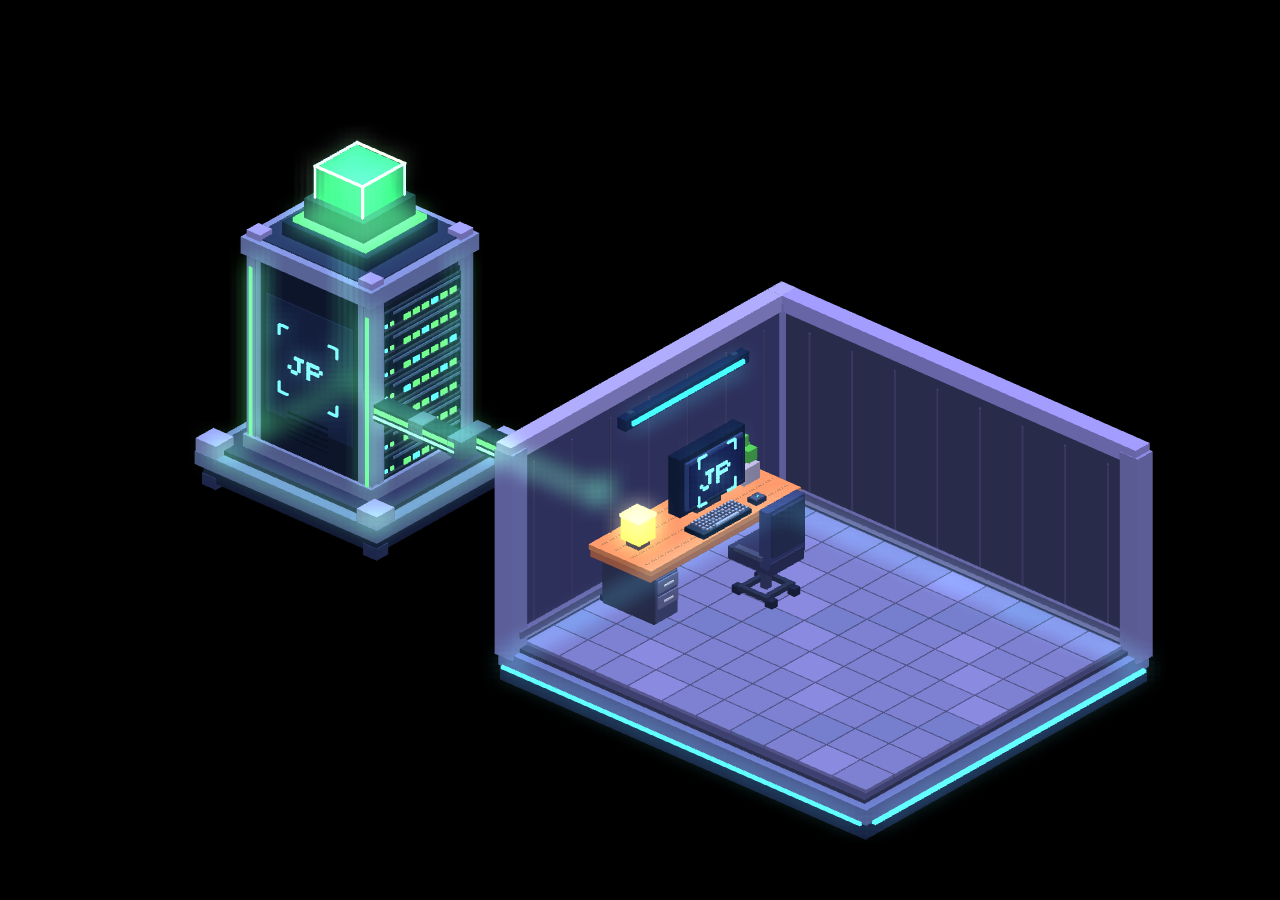
==== index.html @ 256f64d5 "feat: publish 3D voxel server room prototype v1.1.1" ====
<!doctype html>
<html lang="pl">
<head>
  <meta charset="UTF-8"/>
  <meta name="viewport" content="width=device-width,initial-scale=1,viewport-fit=cover"/>
  <meta name="theme-color" content="#f8f9fc"/>
  <meta name="description" content="JP Creative Lab — prototyp prawdziwej sceny 3D: serwer rack i jedno połączone pomieszczenie voxel art."/>
  <meta property="og:title" content="JP Creative Lab — Voxel 3D Prototype"/>
  <meta property="og:description" content="Prawdziwy model 3D w izometrycznym stylu voxel art. Jeden serwer i jedno pomieszczenie."/>
  <title>JP Creative Lab · 3D Voxel Prototype</title>
  <link rel="icon" type="image/svg+xml" href="/favicon.svg"/>
  <style>
    :root { color-scheme: light; }
    *,*::before,*::after { box-sizing: border-box; }
    html, body {margin:0; width:100%; height:100%; overflow:hidden; background:#f8f9fc;}
    body { font-family:system-ui,sans-serif; }
    .stage { position:fixed;inset:0; width:100vw; height:100dvh; background:radial-gradient(ellipse 78% 74% at 52% 49%,#ffffff 15%,#f8f9fc 100%); overflow:hidden; }
    #scene {display:block;width:100%;height:100%;outline:none;pointer-events:none;touch-action:auto;}
    .sr-only { position:absolute!important; width:1px!important;height:1px!important;overflow:hidden!important;clip:rect(0,0,0,0)!important;white-space:nowrap!important; }
    .error {position:absolute;left:50%;top:50%;transform:translate(-50%,-50%);font:14px/1.5 ui-monospace,monospace;text-align:center;color:#25324a;max-width:360px;padding:22px;}
    [hidden] {display:none!important;}
    @media (prefers-color-scheme: dark) { :root { color-scheme: light; } }
  </style>
</head>
<body>
  <main class="stage" aria-label="Statyczna scena 3D — serwer rack i połączone pomieszczenie">
    <canvas id="scene" aria-label="Prawdziwy izometryczny model 3D: po lewej wolnostojący rack serwerowy z neonowym zielonym rdzeniem; po prawej pokój z dwiema ścianami, biurkiem i monitorem przy lewej ścianie. Kable serwera wchodzą za zewnętrzną ścianę pokoju. Nie ma aktywnych kontrolek."></canvas>
    <p class="sr-only">Izometryczna scena 3D w stylu voxel art. Wolnostojący rack serwerowy połączony z jednym pokojem. W pokoju biurko z monitorem, klawiaturą, lampą, rośliną i krzesłem. Na ścianach nie ma napisów. Model jest celowo nieinteraktywny.</p>
    <div id="status" class="error" role="status" aria-live="polite">Wczytywanie modelu 3D…</div>
  </main>
  <script type="module" src="/viewer.8286579392e8.js"></script>
</body>
</html>
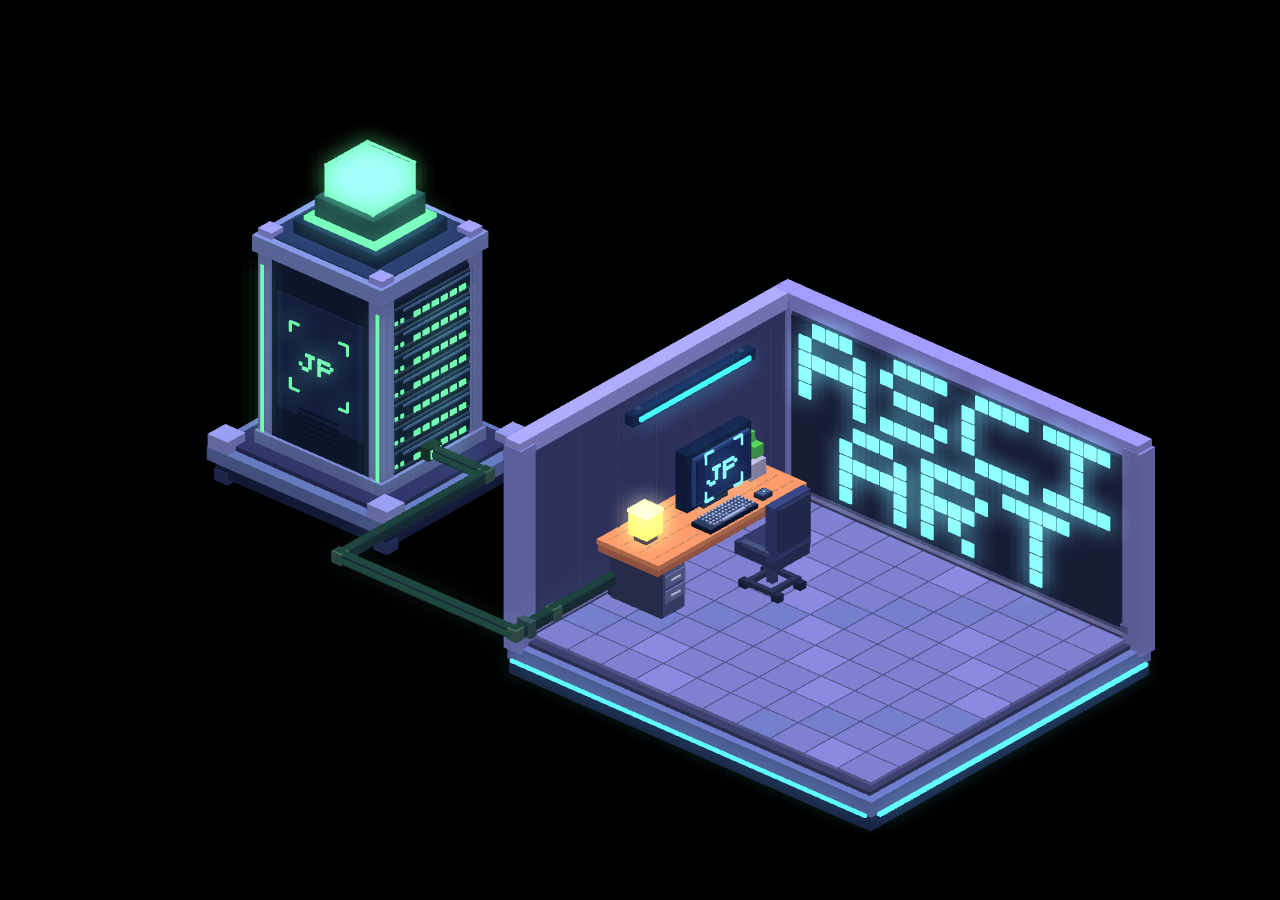
==== commit 46020b86: "[verified] feat: add interactive 3D monitor and live ASCII remix converter" ====
--- a/index.html
+++ b/index.html
@@ -16,6 +16,75 @@
     body { font-family:system-ui,sans-serif; }
     .stage { position:fixed;inset:0; width:100vw; height:100dvh; background:radial-gradient(ellipse 78% 74% at 52% 49%,#ffffff 15%,#f8f9fc 100%); overflow:hidden; }
     #scene {display:block;width:100%;height:100%;outline:none;pointer-events:none;touch-action:auto;}
+    #room-button {position:fixed;inset:0;width:100%;height:100%;padding:0;border:0;background:transparent;color:transparent;cursor:pointer;touch-action:manipulation;-webkit-tap-highlight-color:transparent;clip-path:polygon(0 0,0 0,0 0);outline:none;}
+    #room-focus {position:fixed;inset:0;width:100%;height:100%;pointer-events:none;overflow:visible;}
+    #room-focus polygon {fill:none;stroke:#9cfaff;stroke-width:2;stroke-linejoin:round;opacity:0;}
+    #room-button:focus-visible + #room-focus polygon {opacity:.9;}
+    #monitor-app {position:fixed;display:flex;flex-direction:column;overflow:hidden;background:#0b1225;color:#d9f6ff;border:1px solid #66d9ed;font-family:ui-monospace,monospace;opacity:0;visibility:hidden;pointer-events:none;}
+    #monitor-app[data-open="true"] {opacity:1;visibility:visible;pointer-events:auto;}
+    .monitor-toolbar {display:flex;align-items:center;gap:16px;flex-wrap:wrap;padding:12px;border-bottom:1px solid #294157;}
+    #monitor-back {min-height:44px;padding:8px 16px;background:#102b39;border:1px solid #58dbdb;color:#bbffff;font:inherit;cursor:pointer;}
+    #monitor-back:hover {background:#1a454e;}
+    #monitor-back:focus-visible {outline:3px solid #a5ffff;outline-offset:2px;}
+    #monitor-content {flex:1;min-height:0;overflow:auto;padding:0;container:monitor / inline-size;}
+    #monitor-content h1 {font-size:clamp(16px,3vw,32px);font-weight:500;margin:0 0 16px;}
+    #monitor-content p {font-size:clamp(11px,1.4vw,16px);color:#9fb9c8;line-height:1.6;max-width:50ch;}
+    #monitor-content {padding:0;}
+    #ascii-converter {min-height:100%;padding:20px;display:flex;flex-direction:column;gap:14px;}
+    .ascii-heading {display:flex;align-items:center;gap:8px;flex-wrap:wrap;}
+    #ascii-format {min-height:44px;padding:8px;color:#d3fcff;background:#153442;border:1px solid #5ad3dc;font:12px ui-monospace,monospace;}
+    #ascii-format:focus-visible {outline:3px solid #aeffff;outline-offset:3px;}
+    #ascii-converter h1 {font-size:18px;margin:0;}
+    #ascii-drop {display:flex;align-items:center;justify-content:center;flex-direction:column;gap:10px;min-height:128px;padding:20px 12px;border:1px dashed #3f7081;background:#0e1c2e;text-align:center;}
+    #ascii-drop[data-drag="true"] {border-color:#6ef4b4;background:#123c37;}
+    #ascii-drop p {margin:0;font-size:13px;}
+    #ascii-file {position:absolute;width:1px;height:1px;opacity:0;}
+    .ascii-file-label,#ascii-download,#ascii-paste {display:inline-flex;align-items:center;justify-content:center;min-height:44px;padding:9px 16px;border:1px solid #5ad3dc;color:#d3fcff;background:#153442;font:12px ui-monospace,monospace;text-decoration:none;cursor:pointer;}
+    #ascii-download {display:none!important;}
+    .ascii-input-actions {display:flex;flex-wrap:wrap;justify-content:center;gap:8px;}
+    .ascii-file-label:hover,#ascii-download:hover,#ascii-paste:hover {background:#235360;}
+    #ascii-paste:focus-visible {outline:3px solid #aeffff;outline-offset:3px;}
+    #ascii-file:focus-visible + .ascii-file-label,#ascii-download:focus-visible {outline:3px solid #aeffff;outline-offset:3px;}
+    #ascii-status {font-size:11px;color:#9ab9c9;min-height:16px;}
+    #ascii-status:empty {display:none;}
+    #ascii-converter[data-state="error"] #ascii-status {color:#ffb2a9;}
+    #ascii-preview {margin:0;padding:12px 0;background:#f8fafc;color:#111827;font-family:'Courier New',monospace;line-height:1.2;letter-spacing:0;font-weight:400;white-space:pre;overflow:auto;tab-size:1;font-variant-ligatures:none;}
+    #ascii-converter[data-state="ready"] #ascii-drop {min-height:44px;padding:0;border:0;background:none;align-items:flex-start;}
+    #ascii-converter[data-state="ready"] #ascii-drop p {display:none;}
+    #ascii-converter[data-state="ready"] .ascii-controls {display:flex;align-items:flex-start;gap:8px;overflow-x:auto;padding:3px; margin:-3px;}
+    #ascii-converter[data-state="ready"] .ascii-controls > * {flex:0 0 auto;}
+    #ascii-converter[data-state="ready"] .ascii-input-actions,
+    #ascii-converter[data-state="ready"] .ascii-heading {flex-wrap:nowrap;}
+    #ascii-converter[data-state="ready"] .ascii-file-label,
+    #ascii-converter[data-state="ready"] #ascii-paste,
+    #ascii-converter[data-state="ready"] #ascii-download,
+    #ascii-converter[data-state="ready"] #ascii-format {font-size:11px;padding:8px;white-space:nowrap;}
+    #ascii-converter[data-state="ready"] #ascii-format {width:108px;}
+    #ascii-remix,#remix-reset {min-height:44px;padding:8px;border:1px solid #5ad3dc;background:#153442;color:#d3fcff;font:11px ui-monospace,monospace;white-space:nowrap;cursor:pointer;}
+    #ascii-remix[aria-expanded="true"] {background:#235360;}
+    #ascii-remix:focus-visible,#remix-reset:focus-visible {outline:3px solid #aeffff;outline-offset:3px;}
+    #ascii-remix-panel {border:1px solid #294e62;background:#0e1c2e;padding:12px;}
+    .remix-top {display:flex;align-items:center;justify-content:space-between;gap:10px;margin-bottom:12px;}
+    .remix-grid {display:grid;grid-template-columns:repeat(2,minmax(0,1fr));gap:12px 18px;}
+    .remix-grid label,.remix-top label {font-size:12px;display:flex;flex-wrap:wrap;align-items:center;gap:6px;color:#c9e1e9;min-width:0;}
+    .remix-grid input[type="range"] {width:100%;margin:0;accent-color:#6fe0cf;min-height:28px;}
+    .remix-grid output {margin-left:auto;color:#83dccc;font-size:11px;}
+    .remix-grid select,.remix-top select,.remix-grid input[type="text"] {width:100%;min-width:0;min-height:36px;border:1px solid #3f7081;color:#d3fcff;background:#102b39;padding:6px;font:12px ui-monospace,monospace;}
+    .remix-top select {width:auto;max-width:170px;}
+    .remix-grid input[type="color"] {width:48px;height:36px;border:1px solid #3f7081;background:none;}
+    .remix-grid input[type="checkbox"] {accent-color:#6fe0cf;width:18px;height:18px;}
+    .remix-grid input:focus-visible,.remix-grid select:focus-visible,.remix-top select:focus-visible {outline:2px solid #aeffff;outline-offset:2px;}
+    @container monitor (min-width:500px){
+      #ascii-converter:has(#ascii-remix-panel:not([hidden])) {display:grid;grid-template-columns:minmax(190px,.8fr) minmax(0,1.2fr);align-content:start;align-items:start;}
+      #ascii-converter:has(#ascii-remix-panel:not([hidden])) .ascii-controls {grid-column:1/-1;}
+      #ascii-converter:has(#ascii-remix-panel:not([hidden])) #ascii-remix-panel {grid-row:2;grid-column:1;max-height:360px;overflow:auto;}
+      #ascii-converter:has(#ascii-remix-panel:not([hidden])) #ascii-preview {grid-row:2;grid-column:2;}
+      #ascii-converter:has(#ascii-remix-panel:not([hidden])) #ascii-status {grid-column:1/-1;}
+      .remix-grid {grid-template-columns:minmax(0,1fr);}
+      .remix-top {flex-wrap:wrap;}
+    }
+    @media(max-width:600px){#monitor-content{padding:0}#ascii-converter{padding:10px;gap:8px}#ascii-converter h1{font-size:14px}#ascii-drop{min-height:108px;padding:12px 8px}#ascii-drop p{font-size:11px}.ascii-file-label,#ascii-download,#ascii-paste{padding:7px 10px;font-size:11px}}
+    @media(max-width:600px){.monitor-toolbar {padding:6px;gap:6px}.monitor-toolbar span{display:none}#monitor-back{min-height:44px;padding:6px 10px;font-size:12px}#monitor-content{padding:0}#monitor-content h1{margin-bottom:6px}#monitor-content p{margin:0}}
     .sr-only { position:absolute!important; width:1px!important;height:1px!important;overflow:hidden!important;clip:rect(0,0,0,0)!important;white-space:nowrap!important; }
     .error {position:absolute;left:50%;top:50%;transform:translate(-50%,-50%);font:14px/1.5 ui-monospace,monospace;text-align:center;color:#25324a;max-width:360px;padding:22px;}
     [hidden] {display:none!important;}
@@ -23,11 +92,49 @@
   </style>
 </head>
 <body>
-  <main class="stage" aria-label="Statyczna scena 3D — serwer rack i połączone pomieszczenie">
-    <canvas id="scene" aria-label="Prawdziwy izometryczny model 3D: po lewej wolnostojący rack serwerowy z neonowym zielonym rdzeniem; po prawej pokój z dwiema ścianami, biurkiem i monitorem przy lewej ścianie. Kable serwera wchodzą za zewnętrzną ścianę pokoju. Nie ma aktywnych kontrolek."></canvas>
-    <p class="sr-only">Izometryczna scena 3D w stylu voxel art. Wolnostojący rack serwerowy połączony z jednym pokojem. W pokoju biurko z monitorem, klawiaturą, lampą, rośliną i krzesłem. Na ścianach nie ma napisów. Model jest celowo nieinteraktywny.</p>
+  <main class="stage" aria-label="Scena 3D — serwer rack z dwukierunkową transmisją danych">
+    <canvas id="scene" aria-label="Granatowo-fioletowy rack z zielonymi akcentami świetlnymi, połączony kablem z najniższej półki do komputera w pokoju. Zielony impuls biegnie do komputera, niebieski wraca do serwera. Po odbiorze danych przez komputer lampa nad biurkiem, napis na monitorze, neon ASCI ART na ścianie i LED przy podłodze na chwilę stają się zielone. Po powrocie sygnału do serwera jego akcenty i cały kryształ migają na niebiesko; obudowa zachowuje swój kolor."></canvas>
+    <button id="room-button" type="button" aria-label="Otwórz aplikację na monitorze" aria-controls="monitor-app" aria-expanded="false" aria-describedby="room-help" disabled></button>
+    <svg id="room-focus" aria-hidden="true"><polygon points=""/></svg>
+    <p id="room-help" class="sr-only">Kliknij pokój, aby przybliżyć monitor. Powrót przyciskiem na ekranie monitora lub Escape. Klawiatura: Enter lub spacja.</p>
+    <section id="monitor-app" role="region" aria-label="Aplikacja na monitorze" aria-hidden="true" inert data-open="false">
+      <header class="monitor-toolbar"><button id="monitor-back" type="button">← Wróć do pokoju</button></header>
+      <div id="monitor-content" tabindex="-1">
+        <section id="ascii-converter" aria-label="Konwerter obrazu na ASCII" data-state="empty">
+          <div class="ascii-controls">
+          <div id="ascii-drop">
+            <p>Przeciągnij obraz tutaj lub</p>
+            <div class="ascii-input-actions"><div><input id="ascii-file" type="file" accept="image/png,image/jpeg,image/svg+xml,image/webp,image/gif,image/bmp,image/avif"><label class="ascii-file-label" for="ascii-file">Wybierz plik</label></div><button id="ascii-paste" type="button">Wklej ze schowka</button></div>
+            <p>lub wklej obraz: Ctrl + V</p>
+            <p>PNG · JPG · SVG · WebP · do 20 MB</p>
+          </div>
+          <div id="ascii-exports" class="ascii-heading" hidden><select id="ascii-format" aria-label="Format pobierania"><option value="html">HTML — kolorowe</option><option value="png">PNG — kolorowe</option><option value="jpg">JPG — kolorowe</option><option value="txt">TXT — sam tekst</option></select><a id="ascii-download" hidden>Pobierz .html</a></div>
+          <button id="ascii-remix" type="button" aria-expanded="false" aria-controls="ascii-remix-panel" hidden>Remixuj</button>
+          </div>
+          <section id="ascii-remix-panel" aria-label="Remiks obrazu ASCII" hidden>
+            <div class="remix-top"><label>Styl <select id="remix-preset"><option value="original">Oryginał</option><option value="detail">Więcej detali</option><option value="matrix">Matrix</option><option value="amber">Bursztyn</option><option value="outline">Kontury</option><option value="custom" disabled>Własny</option></select></label><button id="remix-reset" type="button">Resetuj</button></div>
+            <div class="remix-grid">
+              <label>Szczegółowość <output for="remix-width">120</output><input id="remix-width" data-remix="width" type="range" min="40" max="240" step="10" value="120"></label>
+              <label>Jasność <output for="remix-brightness">0</output><input id="remix-brightness" data-remix="brightness" type="range" min="-100" max="100" value="0"></label>
+              <label>Kontrast <output for="remix-contrast">1</output><input id="remix-contrast" data-remix="contrast" type="range" min="0.3" max="2.5" step="0.05" value="1"></label>
+              <label>Nasycenie <output for="remix-saturation">1</output><input id="remix-saturation" data-remix="saturation" type="range" min="0" max="2" step="0.05" value="1"></label>
+              <label>Kontury <output for="remix-edges">0</output><input id="remix-edges" data-remix="edges" type="range" min="0" max="100" value="0"></label>
+              <label>Rozciągnięcie w pionie <output for="remix-stretch">1</output><input id="remix-stretch" data-remix="stretch" type="range" min="0.5" max="2" step="0.05" value="1"></label>
+              <label>Paleta <select id="remix-palette" data-remix="palette"><option value="color">Kolory obrazu</option><option value="mono">Czarno-białe</option><option value="matrix">Matrix</option><option value="amber">Bursztyn</option></select></label>
+              <label>Znaki <input id="remix-ramp" data-remix="ramp" type="text" value="@%#*+=-:. " maxlength="40" spellcheck="false"></label>
+              <label><input id="remix-invert" data-remix="invert" type="checkbox">Odwróć jasność</label>
+              <label>Tło <input id="remix-background" data-remix="background" type="color" value="#f8fafc"></label>
+            </div>
+          </section>
+          <div id="ascii-status" role="status" aria-live="polite"></div>
+          <pre id="ascii-preview" aria-label="Podgląd ASCII" tabindex="0" hidden></pre>
+        </section>
+      </div>
+    </section>
+    <p class="sr-only">Izometryczna scena 3D w stylu voxel art. Kabel wychodzi z dolnej półki serwera, omija zakończenie ściany i dochodzi do monitora. Co dziesięć sekund następuje wymiana zielonego i niebieskiego impulsu. Ograniczenie ruchu w ustawieniach systemowych wyłącza animację. Kamera zaczyna w widoku izometrycznym. Kliknięcie pokoju odsuwa i obraca krzesło w lewo oraz przybliża monitor; przycisk na jego ekranie lub Escape przywraca pokój i krzesło.</p>
     <div id="status" class="error" role="status" aria-live="polite">Wczytywanie modelu 3D…</div>
   </main>
-  <script type="module" src="/viewer.8286579392e8.js"></script>
+  <script type="module" src="/viewer.3f202608f649.js"></script>
+  <script type="module" src="/ascii.js?v=remix-4"></script>
 </body>
 </html>
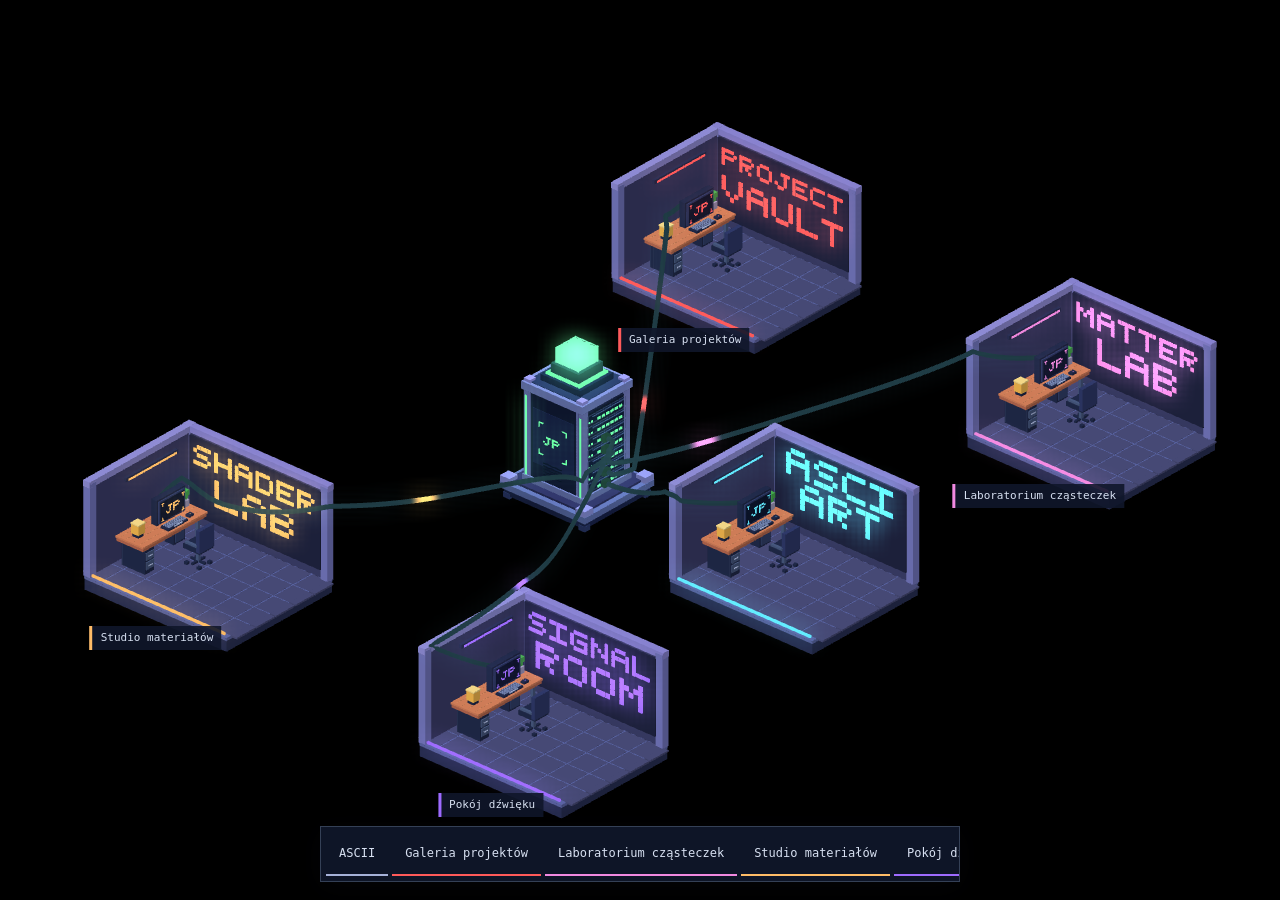
==== commit 567dc81c: "feat: add movable lab rooms and flexible cable physics" ====
--- a/index.html
+++ b/index.html
@@ -4,11 +4,12 @@
   <meta charset="UTF-8"/>
   <meta name="viewport" content="width=device-width,initial-scale=1,viewport-fit=cover"/>
   <meta name="theme-color" content="#f8f9fc"/>
-  <meta name="description" content="JP Creative Lab — prototyp prawdziwej sceny 3D: serwer rack i jedno połączone pomieszczenie voxel art."/>
-  <meta property="og:title" content="JP Creative Lab — Voxel 3D Prototype"/>
-  <meta property="og:description" content="Prawdziwy model 3D w izometrycznym stylu voxel art. Jeden serwer i jedno pomieszczenie."/>
-  <title>JP Creative Lab · 3D Voxel Prototype</title>
+  <meta name="description" content="JP Creative Lab — interaktywne portfolio 3D. Odkrywaj ASCII, cząsteczki, materiały i dźwięk w jednym świecie voxel."/>
+  <meta property="og:title" content="JP Creative Lab — interaktywny świat 3D"/>
+  <meta property="og:description" content="Jeden świat, pięć pokoi i serwer. Interaktywne eksperymenty z grafiką i dźwiękiem."/>
+  <title>JP Creative Lab · interaktywny świat 3D</title>
   <link rel="icon" type="image/svg+xml" href="/favicon.svg"/>
+  <link rel="stylesheet" href="/lab.css"/>
   <style>
     :root { color-scheme: light; }
     *,*::before,*::after { box-sizing: border-box; }
@@ -16,10 +17,12 @@
     body { font-family:system-ui,sans-serif; }
     .stage { position:fixed;inset:0; width:100vw; height:100dvh; background:radial-gradient(ellipse 78% 74% at 52% 49%,#ffffff 15%,#f8f9fc 100%); overflow:hidden; }
     #scene {display:block;width:100%;height:100%;outline:none;pointer-events:none;touch-action:auto;}
-    #room-button {position:fixed;inset:0;width:100%;height:100%;padding:0;border:0;background:transparent;color:transparent;cursor:pointer;touch-action:manipulation;-webkit-tap-highlight-color:transparent;clip-path:polygon(0 0,0 0,0 0);outline:none;}
-    #room-focus {position:fixed;inset:0;width:100%;height:100%;pointer-events:none;overflow:visible;}
-    #room-focus polygon {fill:none;stroke:#9cfaff;stroke-width:2;stroke-linejoin:round;opacity:0;}
+    #room-button,#server-button {position:fixed;inset:0;width:100%;height:100%;padding:0;border:0;background:transparent;color:transparent;cursor:pointer;touch-action:manipulation;-webkit-tap-highlight-color:transparent;clip-path:polygon(0 0,0 0,0 0);outline:none;}
+    #room-focus,#server-focus {position:fixed;inset:0;width:100%;height:100%;pointer-events:none;overflow:visible;}
+    #room-focus polygon,#server-focus polygon {fill:none;stroke:#9cfaff;stroke-width:2;stroke-linejoin:round;opacity:0;}
     #room-button:focus-visible + #room-focus polygon {opacity:.9;}
+    #server-focus polygon {stroke:#8cffba;}
+    #server-button:focus-visible + #server-focus polygon {opacity:.9;}
     #monitor-app {position:fixed;display:flex;flex-direction:column;overflow:hidden;background:#0b1225;color:#d9f6ff;border:1px solid #66d9ed;font-family:ui-monospace,monospace;opacity:0;visibility:hidden;pointer-events:none;}
     #monitor-app[data-open="true"] {opacity:1;visibility:visible;pointer-events:auto;}
     .monitor-toolbar {display:flex;align-items:center;gap:16px;flex-wrap:wrap;padding:12px;border-bottom:1px solid #294157;}
@@ -85,6 +88,35 @@
     }
     @media(max-width:600px){#monitor-content{padding:0}#ascii-converter{padding:10px;gap:8px}#ascii-converter h1{font-size:14px}#ascii-drop{min-height:108px;padding:12px 8px}#ascii-drop p{font-size:11px}.ascii-file-label,#ascii-download,#ascii-paste{padding:7px 10px;font-size:11px}}
     @media(max-width:600px){.monitor-toolbar {padding:6px;gap:6px}.monitor-toolbar span{display:none}#monitor-back{min-height:44px;padding:6px 10px;font-size:12px}#monitor-content{padding:0}#monitor-content h1{margin-bottom:6px}#monitor-content p{margin:0}}
+    #server-app {position:fixed;display:flex;flex-direction:column;overflow:hidden;background:#0a1619;color:#e2f9e9;border:1px solid #68de9b;font-family:ui-monospace,monospace;opacity:0;visibility:hidden;pointer-events:none;container:server / inline-size;}
+    #server-app[data-open="true"] {opacity:1;visibility:visible;pointer-events:auto;}
+    .server-toolbar {display:flex;align-items:center;justify-content:space-between;gap:8px;padding:8px 12px;border-bottom:1px solid #254537;background:#102322;}
+    #server-back {min-height:44px;padding:8px 10px;border:1px solid #427b5e;background:#132f29;color:#c4ffdb;font:11px ui-monospace,monospace;cursor:pointer;}
+    #server-back:hover {background:#204b3c;}
+    .server-indicator {display:flex;align-items:center;gap:6px;color:#8bcda6;font-size:10px;letter-spacing:.08em;}
+    .server-indicator::before {content:"";width:6px;height:6px;border-radius:50%;background:#84fcb0;box-shadow:0 0 9px #55ee8e;}
+    #server-scroll {flex:1;min-height:0;overflow:auto;overscroll-behavior:contain;padding:20px;scrollbar-color:#427b5e #102322;}
+    .contact-eyebrow {margin:0 0 8px;color:#8bcda6;font-size:10px;letter-spacing:.15em;}
+    #contact-title {margin:0 0 8px;font-size:clamp(18px,6cqi,26px);font-weight:500;letter-spacing:-.04em;}
+    .contact-intro {margin:0 0 20px;color:#a4bfaf;font-size:12px;line-height:1.6;}
+    #contact-form {display:grid;gap:12px;}
+    #contact-form fieldset {display:grid;gap:12px;min-width:0;margin:0;padding:0;border:0;}
+    #contact-form label {display:grid;gap:6px;font-size:11px;color:#baddc6;}
+    #contact-form input,#contact-form textarea {width:100%;min-width:0;min-height:44px;border:1px solid #335846;border-radius:0;background:#0c2020;color:#effff5;padding:10px;font:16px/1.4 ui-monospace,monospace;}
+    #contact-form input::placeholder,#contact-form textarea::placeholder {color:#6f9483;}
+    #contact-form textarea {min-height:100px;resize:vertical;}
+    #contact-form fieldset:disabled {opacity:.65;}
+    #contact-submit {min-height:46px;padding:10px;border:1px solid #8ce5aa;background:#83efaa;color:#092417;font:12px ui-monospace,monospace;font-weight:600;cursor:pointer;}
+    #contact-submit:hover:not(:disabled) {background:#b4ffcc;}
+    #contact-submit:disabled {opacity:.5;cursor:not-allowed;}
+    #contact-form :focus-visible,#server-back:focus-visible {outline:2px solid #b8ffd2;outline-offset:3px;}
+    #contact-status {margin:0;min-height:18px;color:#b5dfc4;font-size:12px;line-height:1.6;overflow-wrap:anywhere;}
+    #contact-form[data-state="error"] #contact-status {color:#ffbeb3;}
+    #contact-form[data-state="success"] #contact-status {color:#9bffc3;}
+    [data-contact-setup] {margin:0;padding:10px;border:1px solid #6c6941;background:#272a20;color:#e2dcb3;font-size:11px;line-height:1.6;}
+    .contact-privacy {margin:0;color:#8eaf9c;font-size:10px;line-height:1.6;}
+    .contact-privacy a {color:#c4ebd3;text-underline-offset:3px;}
+    @container server (max-width:300px){.server-toolbar {padding:6px}.server-indicator {display:none}#server-scroll {padding:14px}.contact-intro {margin-bottom:14px}#contact-form,#contact-form fieldset {gap:10px}}
     .sr-only { position:absolute!important; width:1px!important;height:1px!important;overflow:hidden!important;clip:rect(0,0,0,0)!important;white-space:nowrap!important; }
     .error {position:absolute;left:50%;top:50%;transform:translate(-50%,-50%);font:14px/1.5 ui-monospace,monospace;text-align:center;color:#25324a;max-width:360px;padding:22px;}
     [hidden] {display:none!important;}
@@ -92,11 +124,14 @@
   </style>
 </head>
 <body>
-  <main class="stage" aria-label="Scena 3D — serwer rack z dwukierunkową transmisją danych">
-    <canvas id="scene" aria-label="Granatowo-fioletowy rack z zielonymi akcentami świetlnymi, połączony kablem z najniższej półki do komputera w pokoju. Zielony impuls biegnie do komputera, niebieski wraca do serwera. Po odbiorze danych przez komputer lampa nad biurkiem, napis na monitorze, neon ASCI ART na ścianie i LED przy podłodze na chwilę stają się zielone. Po powrocie sygnału do serwera jego akcenty i cały kryształ migają na niebiesko; obudowa zachowuje swój kolor."></canvas>
+  <main class="stage" aria-label="JP Creative Lab — pięć pokoi i serwer kontaktowy w jednym świecie 3D">
+    <canvas id="scene" aria-label="Pięć rozsuniętych pokoi voxel połączonych kablami z serwerem. Serwer wysyła zielone wiązki ze stałą prędkością. Pokoje odpowiadają własnym kolorem: ASCII cyjanowym, galeria czerwonym, cząsteczki różowym, materiały bursztynowym, dźwięk fioletowym. Światła pokoju i serwera rozbłyskują kolorem otrzymanej wiązki dopiero po jej dotarciu."></canvas>
     <button id="room-button" type="button" aria-label="Otwórz aplikację na monitorze" aria-controls="monitor-app" aria-expanded="false" aria-describedby="room-help" disabled></button>
     <svg id="room-focus" aria-hidden="true"><polygon points=""/></svg>
     <p id="room-help" class="sr-only">Kliknij pokój, aby przybliżyć monitor. Powrót przyciskiem na ekranie monitora lub Escape. Klawiatura: Enter lub spacja.</p>
+    <button id="server-button" type="button" aria-label="Otwórz formularz kontaktowy na serwerze" aria-controls="server-app" aria-expanded="false" aria-describedby="server-help" disabled></button>
+    <svg id="server-focus" aria-hidden="true"><polygon points=""/></svg>
+    <p id="server-help" class="sr-only">Kliknij serwer, aby przybliżyć panel z napisem JP i otworzyć formularz kontaktowy. Powrót przyciskiem lub Escape. Klawiatura: Enter lub spacja.</p>
     <section id="monitor-app" role="region" aria-label="Aplikacja na monitorze" aria-hidden="true" inert data-open="false">
       <header class="monitor-toolbar"><button id="monitor-back" type="button">← Wróć do pokoju</button></header>
       <div id="monitor-content" tabindex="-1">
@@ -131,10 +166,35 @@
         </section>
       </div>
     </section>
-    <p class="sr-only">Izometryczna scena 3D w stylu voxel art. Kabel wychodzi z dolnej półki serwera, omija zakończenie ściany i dochodzi do monitora. Co dziesięć sekund następuje wymiana zielonego i niebieskiego impulsu. Ograniczenie ruchu w ustawieniach systemowych wyłącza animację. Kamera zaczyna w widoku izometrycznym. Kliknięcie pokoju odsuwa i obraca krzesło w lewo oraz przybliża monitor; przycisk na jego ekranie lub Escape przywraca pokój i krzesło.</p>
+    <section id="server-app" role="region" aria-labelledby="contact-title" aria-hidden="true" inert data-open="false">
+      <header class="server-toolbar">
+        <button id="server-back" type="button">← Wróć do sceny</button>
+        <span class="server-indicator" aria-hidden="true">JP / CONNECT</span>
+      </header>
+      <div id="server-scroll">
+        <p class="contact-eyebrow">01 / KONTAKT</p>
+        <h1 id="contact-title">Porozmawiajmy<span aria-hidden="true">_</span></h1>
+        <p class="contact-intro">Masz pomysł, pytanie albo chcesz coś wspólnie stworzyć? Zostaw wiadomość.</p>
+        <form id="contact-form" aria-labelledby="contact-title" data-state="unconfigured">
+          <fieldset>
+            <legend class="sr-only">Twoja wiadomość</legend>
+            <label for="contact-name">Imię<input id="contact-name" name="name" autocomplete="name" maxlength="80" placeholder="Jak się do Ciebie zwracać?" required></label>
+            <label for="contact-email">Twój email<input id="contact-email" name="email" type="email" autocomplete="email" maxlength="254" placeholder="ty@example.com" required></label>
+            <label for="contact-message">Wiadomość<textarea id="contact-message" name="message" rows="4" maxlength="5000" placeholder="Opowiedz o swoim pomyśle…" required></textarea></label>
+            <input type="checkbox" name="botcheck" tabindex="-1" autocomplete="off" aria-hidden="true" hidden>
+          </fieldset>
+          <p data-contact-setup>Wysyłanie wiadomości nie jest jeszcze uruchomione. Formularz czeka na konfigurację odbiorcy.</p>
+          <button id="contact-submit" type="submit" disabled>Wyślij wiadomość ↗</button>
+          <p id="contact-status" role="status" aria-live="polite" aria-atomic="true" tabindex="-1"></p>
+          <p class="contact-privacy">Wysyłając, przekazujesz podane dane do Web3Forms w celu doręczenia wiadomości. Nie wpisuj danych wrażliwych. <a href="https://web3forms.com/privacy" target="_blank" rel="noopener noreferrer">Prywatność usługi ↗</a></p>
+        </form>
+      </div>
+    </section>
+    <p class="sr-only">Izometryczna scena 3D. Kable wychodzą z półek racka, omijają ściany i dochodzą do monitorów. Zielone wiązki serwera i kolorowe odpowiedzi pokoi mają tę samą prędkość; dłuższa trasa wymaga więcej czasu. Ograniczenie ruchu wyłącza animację. Kliknięcie pokoju odsuwa fotel i przybliża monitor z całym projektem; przycisk powrotu lub Escape przywraca świat.</p>
     <div id="status" class="error" role="status" aria-live="polite">Wczytywanie modelu 3D…</div>
   </main>
-  <script type="module" src="/viewer.3f202608f649.js"></script>
+  <script type="module" src="/viewer.606ceb00e1e1.js"></script>
   <script type="module" src="/ascii.js?v=remix-4"></script>
+  <script type="module" src="/contact.js"></script>
 </body>
-</html>+</html>
--- a/lab.css
+++ b/lab.css
@@ -0,0 +1,76 @@
+/* Quiet hardware controls around the living voxel scene. */
+.lab-room-button {position:fixed;inset:0;width:100%;height:100%;padding:0;border:0;background:none;clip-path:polygon(0 0,0 0,0 0);cursor:pointer;touch-action:manipulation;outline:none;-webkit-tap-highlight-color:transparent}
+.lab-room-button:disabled {pointer-events:none}
+.lab-outline {position:fixed;inset:0;width:100%;height:100%;pointer-events:none}
+.lab-outline polygon {fill:none;stroke:var(--room-color);stroke-width:2;opacity:0;stroke-linejoin:round}
+.lab-room-button:focus-visible + .lab-outline polygon {opacity:1}
+.lab-label {position:fixed;transform:translate(-50%,0);pointer-events:none;font:11px/1.3 ui-monospace,monospace;color:#d7e0f1;white-space:nowrap;background:#10172be6;padding:5px 8px;border-left:3px solid var(--room-color)}
+#world-nav {position:fixed;bottom:max(18px,env(safe-area-inset-bottom));left:50%;transform:translateX(-50%);display:flex;max-width:calc(100% - 24px);overflow-x:auto;gap:4px;padding:5px;background:#10172bed;box-shadow:0 5px 28px #31345615;border:1px solid #344056;scrollbar-width:thin}
+#world-nav button {flex:0 0 auto;min-height:44px;padding:8px 13px;border:0;border-bottom:2px solid var(--room-color,#a6b2d9);background:transparent;color:#d7e0f1;font:12px ui-monospace,monospace;cursor:pointer}
+#world-nav button:hover {background:#26314c}
+#world-nav button:focus-visible {outline:2px solid #bfd3ff;outline-offset:-2px}
+#lab-surface {position:relative;width:100%;height:100%;min-width:0;min-height:0;touch-action:none}
+#lab-panel {--room-color:#60dfe8;position:fixed;display:flex;flex-direction:column;overflow:hidden;color:#e7edf6;border:1px solid var(--room-color);font:13px/1.65 ui-monospace,monospace;visibility:hidden;opacity:0;pointer-events:none;z-index:2;container:labmonitor / inline-size}
+#lab-panel[data-open="true"] {visibility:visible;opacity:1;pointer-events:auto}
+.lab-toolbar {display:flex;align-items:center;justify-content:space-between;gap:8px;border-bottom:1px solid #344056;padding:8px 12px;flex-shrink:0;background:#10172b}
+#lab-connection {font-size:10px;color:#a5b3c8}
+#lab-connection::before {content:"";display:inline-block;width:5px;height:5px;margin-right:6px;background:var(--room-color)}
+.lab-scroll {flex:1;min-height:0;display:flex;flex-direction:column;overflow:hidden}
+.lab-heading {padding:18px 22px;background:#10172b;flex-shrink:0}
+.lab-workspace {flex:1;min-height:0;display:grid;grid-template-columns:minmax(0,1.25fr) minmax(0,1fr);overflow:hidden}
+.lab-controls {min-width:0;min-height:0;overflow:auto;padding:22px;background:#10172b;overscroll-behavior:contain;scrollbar-color:#56637f #10172b}
+#lab-panel[data-room="gallery"] .lab-workspace {grid-template-columns:minmax(0,1fr)}
+#lab-title {font-size:26px;line-height:1.2;font-weight:500;letter-spacing:-.055em;margin:0 0 8px}
+#lab-description {color:#a5b3c8;margin:0;font-size:12px}
+#lab-panel button {min-height:44px;border:1px solid #53617d;border-radius:0;color:#e7edf6;background:#1a2540;font:12px ui-monospace,monospace;padding:8px 12px;cursor:pointer}
+#lab-panel button:hover {background:#2c3954}
+#lab-panel button:disabled {opacity:.5;cursor:wait}
+#lab-panel :focus-visible {outline:2px solid var(--room-color);outline-offset:3px}
+#lab-panel a {color:var(--room-color);text-underline-offset:4px}
+#lab-back {white-space:nowrap}
+#lab-panel fieldset {border:0;padding:0;margin:0 0 22px;min-width:0}
+#lab-panel legend {padding:0;margin:0 0 10px;color:#bdc8dc;font-size:12px}
+.lab-options {display:flex;gap:5px}
+.lab-options button {flex:1;min-width:0;padding:8px!important}
+#lab-panel button[aria-pressed="true"] {border-color:var(--room-color);background:color-mix(in srgb,var(--room-color) 18%,#141d32);color:#fff}
+.lab-range {display:flex;flex-wrap:wrap;gap:8px;color:#bdc8dc;margin:20px 0}
+.lab-range output {margin-left:auto;font-size:11px;color:var(--room-color)}
+.lab-range input {width:100%;min-height:32px;margin:0;accent-color:var(--room-color);cursor:pointer}
+.lab-note {font-size:11px;color:#a5b3c8;line-height:1.8}
+.lab-reset {margin-top:8px}
+#project-select {display:flex;flex-direction:column;align-items:flex-start;width:100%;text-align:left;border-color:var(--room-color)!important}
+#project-select span {font-size:10px;color:#a5b3c8;margin-top:5px}
+#project-detail h2 {font-weight:500;font-size:20px;margin:24px 0 10px}
+#project-detail h3 {font-weight:500;font-size:12px;color:var(--room-color);margin:22px 0 8px}
+#project-detail p,#project-detail li {font-size:12px;color:#bdc8dc}
+#project-detail ul {padding-left:18px}
+#project-stack {font-size:10px!important;color:#a5b3c8!important}
+.sequence-row {display:grid;grid-template-columns:repeat(8,minmax(0,1fr));gap:4px;margin-bottom:12px}
+.sequence-row > span {grid-column:1/-1;color:#bdc8dc;font-size:12px}
+#lab-panel .sequence-row button {padding:0;min-width:0;min-height:44px;font-size:11px}
+.sequence-row button[data-current="true"] {box-shadow:inset 0 -4px var(--room-color)}
+.sound-transport {display:flex;gap:8px;margin:20px 0}
+#sound-start {flex:1;border-color:var(--room-color)!important}
+#lab-error {font-size:12px;color:#ffb7a7}
+@container labmonitor (max-width:600px){
+  .lab-heading {display:none}
+  .lab-toolbar {padding:5px 7px}
+  #lab-connection {max-width:45%;overflow:hidden;text-overflow:ellipsis;white-space:nowrap;font-size:10px}
+  #lab-connection::before {display:none}
+  #lab-panel button {font-size:10px;padding:7px}
+  .lab-controls {padding:10px}
+  .lab-options {flex-direction:column}
+  .lab-range {font-size:10px;gap:3px;margin:12px 0}
+  .lab-range output {font-size:10px}
+  #lab-panel legend {font-size:10px}
+  .lab-note {font-size:10px}
+  .sequence-row {grid-template-columns:repeat(4,minmax(0,1fr));gap:3px}
+  .sound-transport {flex-wrap:wrap}
+  #sound-start {flex-basis:100%}
+}
+@media(max-width:699px){
+  #world-nav{bottom:max(10px,env(safe-area-inset-bottom));justify-content:flex-start;left:10px;right:10px;transform:none;max-width:none}
+  .lab-label{font-size:8px;padding:3px 5px}
+}
+.lab-room-button[data-dragging="true"],#room-button[data-dragging="true"]{cursor:grabbing!important}
+.lab-room-button[data-blocked="true"],#room-button[data-blocked="true"]{cursor:not-allowed!important}
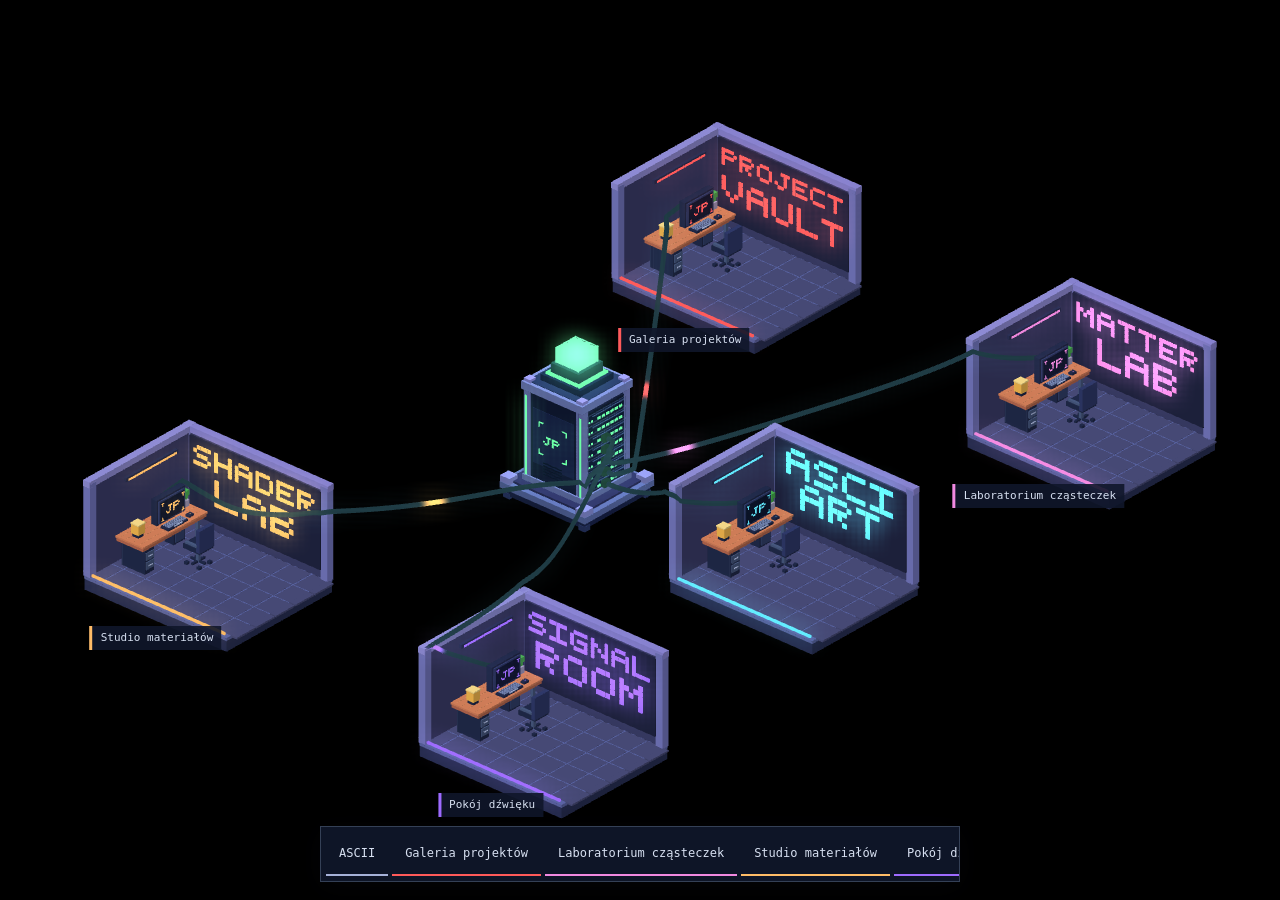
==== commit 0a34aa1a: "perf: sustain native frame rates during idle and room dragging" ====
--- a/index.html
+++ b/index.html
@@ -193,7 +193,7 @@
     <p class="sr-only">Izometryczna scena 3D. Kable wychodzą z półek racka, omijają ściany i dochodzą do monitorów. Zielone wiązki serwera i kolorowe odpowiedzi pokoi mają tę samą prędkość; dłuższa trasa wymaga więcej czasu. Ograniczenie ruchu wyłącza animację. Kliknięcie pokoju odsuwa fotel i przybliża monitor z całym projektem; przycisk powrotu lub Escape przywraca świat.</p>
     <div id="status" class="error" role="status" aria-live="polite">Wczytywanie modelu 3D…</div>
   </main>
-  <script type="module" src="/viewer.606ceb00e1e1.js"></script>
+  <script type="module" src="/viewer.62ca3dcbbe48.js"></script>
   <script type="module" src="/ascii.js?v=remix-4"></script>
   <script type="module" src="/contact.js"></script>
 </body>
